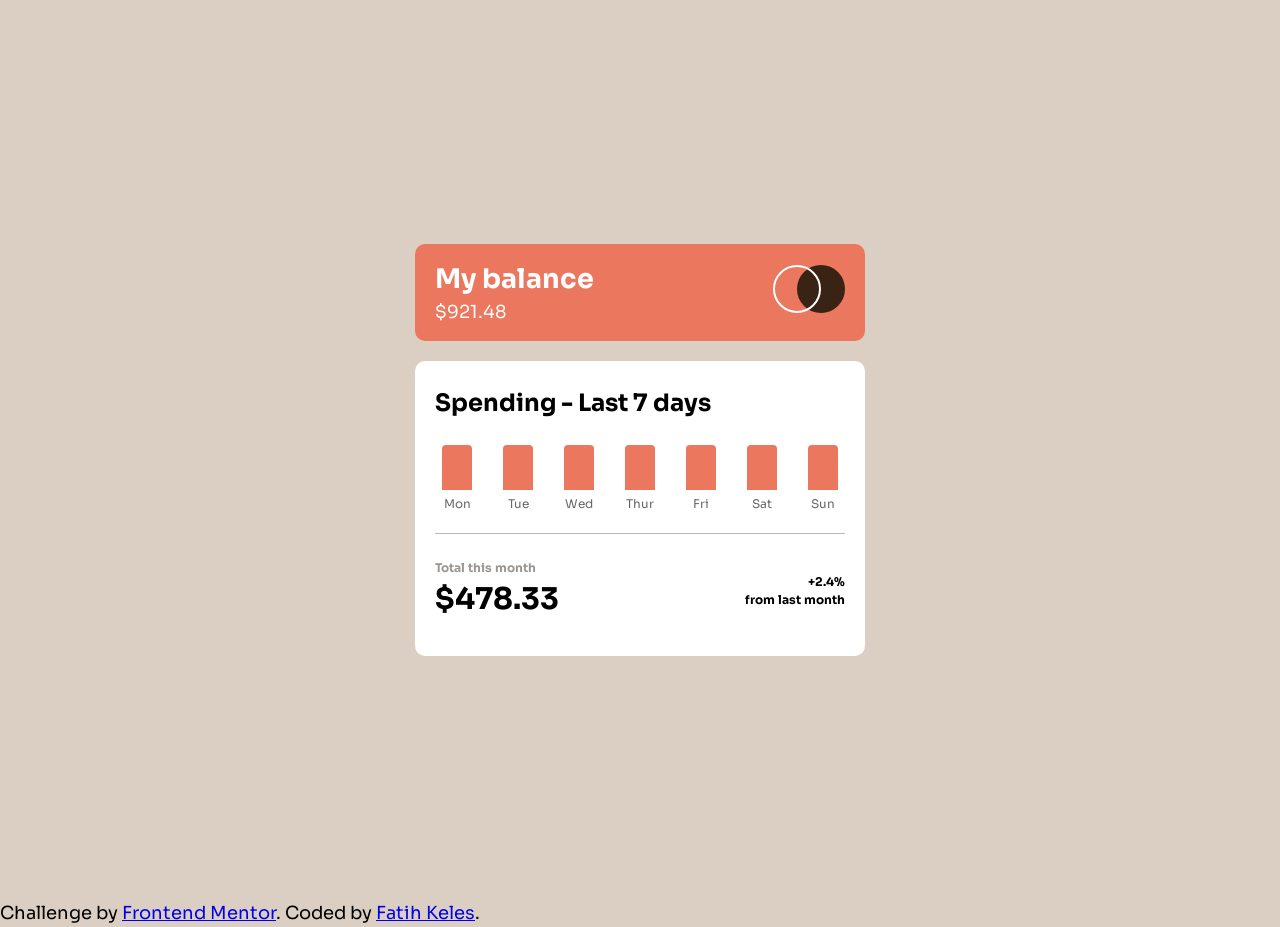
==== expenses-chart-component-main/index.html @ 96861232 "feat: expenses-chart - complete HTML and CSS" ====
<!DOCTYPE html>
<html lang="en">
<head>
  <meta charset="UTF-8">
  <meta name="viewport" content="width=device-width, initial-scale=1.0">
  <link rel="icon" type="image/png" sizes="32x32" href="./images/favicon-32x32.png">
  <!-- Fonts -->
   <link rel="preconnect" href="https://fonts.googleapis.com">
   <link rel="preconnect" href="https://fonts.gstatic.com" crossorigin>
    <link href="https://fonts.googleapis.com/css2?family=DM+Sans:ital,opsz,wght@0,9..40,100..1000;1,9..40,100..1000&family=Sora&display=swap" rel="stylesheet">
  <!-- Css -->
  <link rel="stylesheet" href="style.css">
  
  <title>Frontend Mentor | Expenses chart component</title>

</head>
<body>

<main>

    <section class="expenses-chart">

      <!-- Balance -->
      <div class="expenses-chart__balance">

        <div class="expenses-chart__balance-info">
          <h2 class="expenses-chart__balance-title">
            My balance
          </h2>

          <p class="expenses-chart__balance-amount">
            $921.48
          </p>
        </div>

        <div class="expenses-chart__balance-logo">
          <img src="images/logo.svg" alt="">
        </div>

      </div>


      <!-- Chart -->
      <div class="expenses-chart__content">

        <h1 class="expenses-chart__title">
          Spending - Last 7 days
        </h1>


        <div class="expenses-chart__bars">

          <!-- Example structure generated by JS:

          <div class="expenses-chart__day">
            <div class="expenses-chart__bar"></div>
            <p class="expenses-chart__day-label">mon</p>
          </div>

          -->

           <div class="expenses-chart__day">
            <div class="expenses-chart__bar"></div>
            <p class="expenses-chart__day-label">Mon</p>
          </div>


           <div class="expenses-chart__day">
            <div class="expenses-chart__bar"></div>
            <p class="expenses-chart__day-label">Tue</p>
          </div>



           <div class="expenses-chart__day">
            <div class="expenses-chart__bar"></div>
            <p class="expenses-chart__day-label">Wed</p>
          </div>


           <div class="expenses-chart__day">
            <div class="expenses-chart__bar"></div>
            <p class="expenses-chart__day-label">Thur</p>
          </div>


           <div class="expenses-chart__day">
            <div class="expenses-chart__bar"></div>
            <p class="expenses-chart__day-label">Fri</p>
          </div>


           <div class="expenses-chart__day">
            <div class="expenses-chart__bar"></div>
            <p class="expenses-chart__day-label">Sat</p>
          </div>



           <div class="expenses-chart__day">
            <div class="expenses-chart__bar"></div>
            <p class="expenses-chart__day-label">Sun</p>
          </div>

        </div>


        <!-- Summary -->
        <div class="expenses-chart__summary">

          <div class="expenses-chart__summary-total">
            <p class="expenses-chart__summary-label">
              Total this month
            </p>

            <p class="expenses-chart__summary-amount">
              $478.33
            </p>
          </div>


          <div class="expenses-chart__summary-change">

            <p class="expenses-chart__summary-percentage">
              +2.4%
            </p>

            <p class="expenses-chart__summary-period">
              from last month
            </p>

          </div>

        </div>

      </div>

    </section>

  </main>






<!-- 
  My balance
  $921.48

  Spending - Last 7 days

  mon
  tue
  wed
  thu
  fri
  sat
  sun

  Total this month
  $478.33

  +2.4%
  from last month
   -->
  <footer class="attribution">
    Challenge by <a href="https://www.frontendmentor.io?ref=challenge">Frontend Mentor</a>. 
    Coded by <a href="#">Fatih Keles</a>.
  </footer>
</body>
</html>
---- expenses-chart-component-main/style.css ----
:root{

    /* Primary colors */
    --clr-primary-red-500 : hsl(10, 79%, 65%);
    --clr-primary-blue-300 : hsl(186, 34%, 65%);
    
    /* Neutral colors */
    --clr-neutral-brown-950 : hsl(25, 47%, 15%);
    --clr-neutral-brown-400 : hsl(28deg 25.01% 81.31%);
    --clr-neutral-red-100 : hsl(26, 66%, 93%);
    /* font */
    --ff-primary: "Sora", sans-serif;
    --fw-400: 400;
    --fw-700: 700;

}


/* =========================
   RESET
========================= */


*,
*::before,
*::after {
    box-sizing: border-box;
}

html {
    font-size: 62.5%;
}


body{

    margin: 0;
    padding: 0;

    line-height: 1.5;
    
    font-family: var(--ff-primary);
    font-size: 1.8rem;

    background-color: var(--clr-neutral-brown-400);

}


p,
h1,
h2,
h3,
h4,
h5,
h6 {
    margin: 0;
}


/* =========================
   PAGE LAYOUT
========================= */

main {
    display: flex;
    justify-content: center;
    align-items: center;

    min-height: 100vh;
    min-height: 100svh;

    padding: 2rem 1.6rem;
}

/* Ana component'in genişliği */

.expenses-chart {
    width: min(100%, 45rem);
}

/* =========================
   BALANCE
========================= */

.expenses-chart__balance {
    display: flex;
    justify-content: space-between;
    align-items: center;

    width: 100%;
    padding: 1.5rem 2rem;
    margin-bottom: 2rem;

    background-color: var(--clr-primary-red-500);
    color: #fff;
    border-radius: 1rem;
}

/* =========================
   CHART CONTENT
========================= */

.expenses-chart__content {
    width: 100%;
    padding: 2.4rem 2rem;

    background-color: #fff;
    border-radius: 1rem;
}

.expenses-chart__title {
    font-size: clamp(1.8rem, 4vw, 2.4rem);
}

/* =========================
   CHART BARS
========================= */

.expenses-chart__bars {
    display: flex;
    justify-content: space-between;
    align-items: flex-end;
    gap: clamp(0.6rem, 2.5vw, 1.6rem);

    width: 100%;
    margin: 2.4rem auto 0;
    padding-bottom: 2rem;

    border-bottom: 1px solid #bab7b7;

    color: #6c6767;
    font-size: 1.2rem;
    text-align: center;
}

.expenses-chart__day {
    flex: 1;
    min-width: 0;
}

.expenses-chart__bar {
    width: 100%;
    max-width: 3rem;
    height: 4.5rem;

    margin: 0 auto 0.5rem;

    background-color: var(--clr-primary-red-500);
    border-radius: 0.4rem 0.4rem 0 0;
}

.expenses-chart__day-label {
    font-size: clamp(1rem, 2.5vw, 1.2rem);
}

/* =========================
   SUMMARY
========================= */

.expenses-chart__summary {
    display: flex;
    justify-content: space-between;
    align-items: center;
    gap: 1rem;

    margin-top: 1.5rem;
    padding: 1rem 0;

    font-weight: 700;
}

.expenses-chart__summary-label {
    font-size: 1.2rem;
    color: #9b9693;
}

.expenses-chart__summary-amount {
    font-size: clamp(2.4rem, 6vw, 3rem);
}

.expenses-chart__summary-change {
    font-size: 1.2rem;
    text-align: right;
}

.expenses-chart__summary-percentage {
    font-weight: 700;
}

/* =========================
   SMALL SCREENS
========================= */

@media (max-width: 360px) {
    .expenses-chart__content {
        padding: 2rem 1.4rem;
    }

    .expenses-chart__balance {
        padding: 1.4rem;
    }

    .expenses-chart__bars {
        gap: 0.6rem;
    }

    .expenses-chart__summary {
        padding-inline: 0;
    }
}
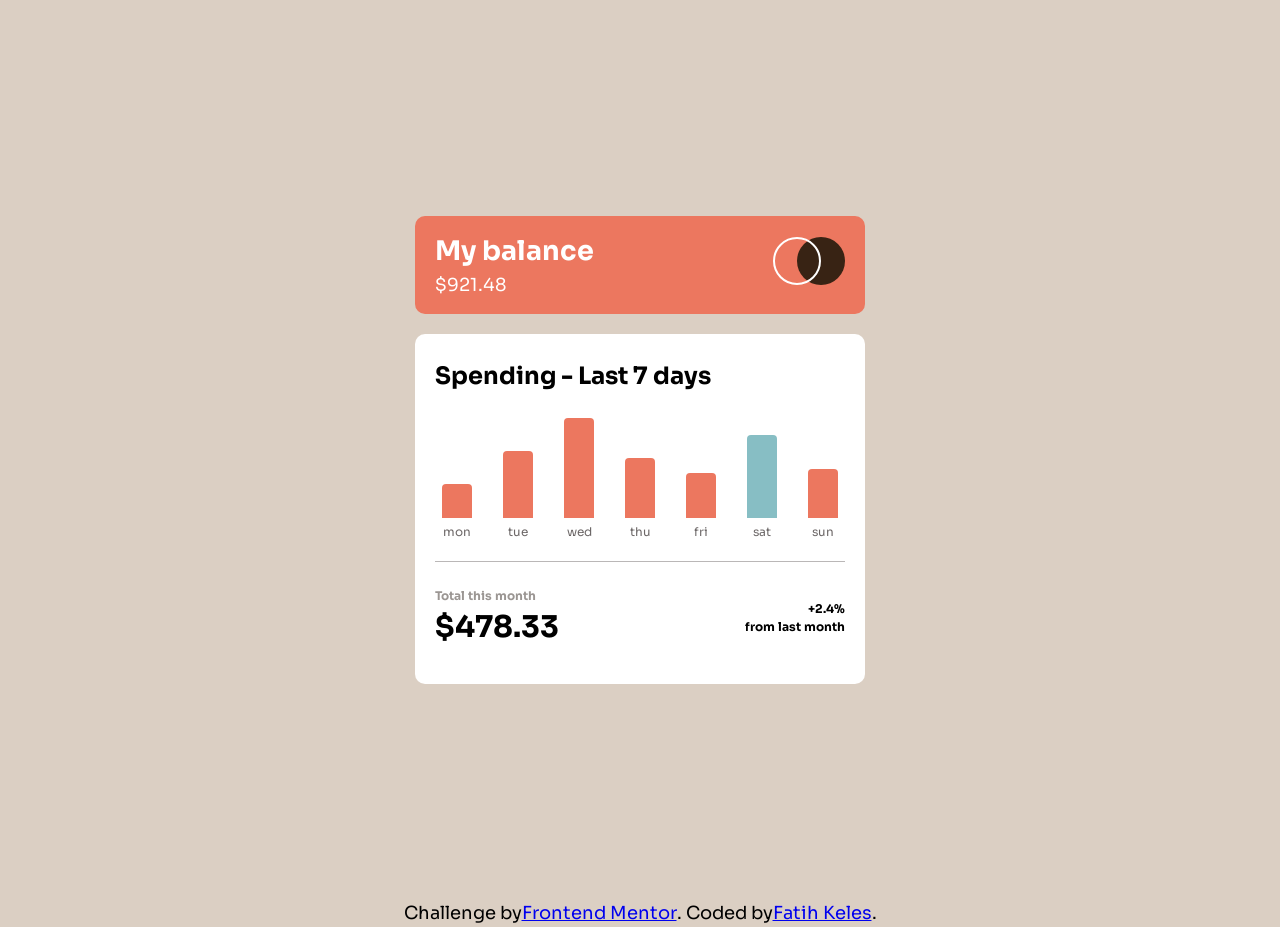
==== commit 2301f6b1: "feat: add chart functionality with JavaScript" ====
--- a/expenses-chart-component-main/index.html
+++ b/expenses-chart-component-main/index.html
@@ -10,7 +10,8 @@
     <link href="https://fonts.googleapis.com/css2?family=DM+Sans:ital,opsz,wght@0,9..40,100..1000;1,9..40,100..1000&family=Sora&display=swap" rel="stylesheet">
   <!-- Css -->
   <link rel="stylesheet" href="style.css">
-  
+  <!-- JS -->
+   <script src="app.js" defer></script>
   <title>Frontend Mentor | Expenses chart component</title>
 
 </head>
@@ -49,59 +50,7 @@
 
 
         <div class="expenses-chart__bars">
-
-          <!-- Example structure generated by JS:
-
-          <div class="expenses-chart__day">
-            <div class="expenses-chart__bar"></div>
-            <p class="expenses-chart__day-label">mon</p>
-          </div>
-
-          -->
-
-           <div class="expenses-chart__day">
-            <div class="expenses-chart__bar"></div>
-            <p class="expenses-chart__day-label">Mon</p>
-          </div>
-
-
-           <div class="expenses-chart__day">
-            <div class="expenses-chart__bar"></div>
-            <p class="expenses-chart__day-label">Tue</p>
-          </div>
-
-
-
-           <div class="expenses-chart__day">
-            <div class="expenses-chart__bar"></div>
-            <p class="expenses-chart__day-label">Wed</p>
-          </div>
-
-
-           <div class="expenses-chart__day">
-            <div class="expenses-chart__bar"></div>
-            <p class="expenses-chart__day-label">Thur</p>
-          </div>
-
-
-           <div class="expenses-chart__day">
-            <div class="expenses-chart__bar"></div>
-            <p class="expenses-chart__day-label">Fri</p>
-          </div>
-
-
-           <div class="expenses-chart__day">
-            <div class="expenses-chart__bar"></div>
-            <p class="expenses-chart__day-label">Sat</p>
-          </div>
-
-
-
-           <div class="expenses-chart__day">
-            <div class="expenses-chart__bar"></div>
-            <p class="expenses-chart__day-label">Sun</p>
-          </div>
-
+          
         </div>
 
 
@@ -143,27 +92,6 @@
 
 
 
-
-<!-- 
-  My balance
-  $921.48
-
-  Spending - Last 7 days
-
-  mon
-  tue
-  wed
-  thu
-  fri
-  sat
-  sun
-
-  Total this month
-  $478.33
-
-  +2.4%
-  from last month
-   -->
   <footer class="attribution">
     Challenge by <a href="https://www.frontendmentor.io?ref=challenge">Frontend Mentor</a>. 
     Coded by <a href="#">Fatih Keles</a>.
--- a/expenses-chart-component-main/style.css
+++ b/expenses-chart-component-main/style.css
@@ -15,6 +15,19 @@
 
 }
 
+.active{
+    
+    background-color: var(--clr-neutral-brown-950);
+
+    padding: 1.2rem;
+
+    margin-bottom: 1.5rem;
+
+    color: #fff;
+    font-size: 1rem;
+
+    border-radius: 0.3rem;
+}
 
 /* =========================
    RESET
@@ -154,6 +167,13 @@
     font-size: clamp(1rem, 2.5vw, 1.2rem);
 }
 
+footer{
+    display: flex;
+    align-items: center;
+    justify-content: center;
+    text-align: center;
+}
+
 /* =========================
    SUMMARY
 ========================= */
